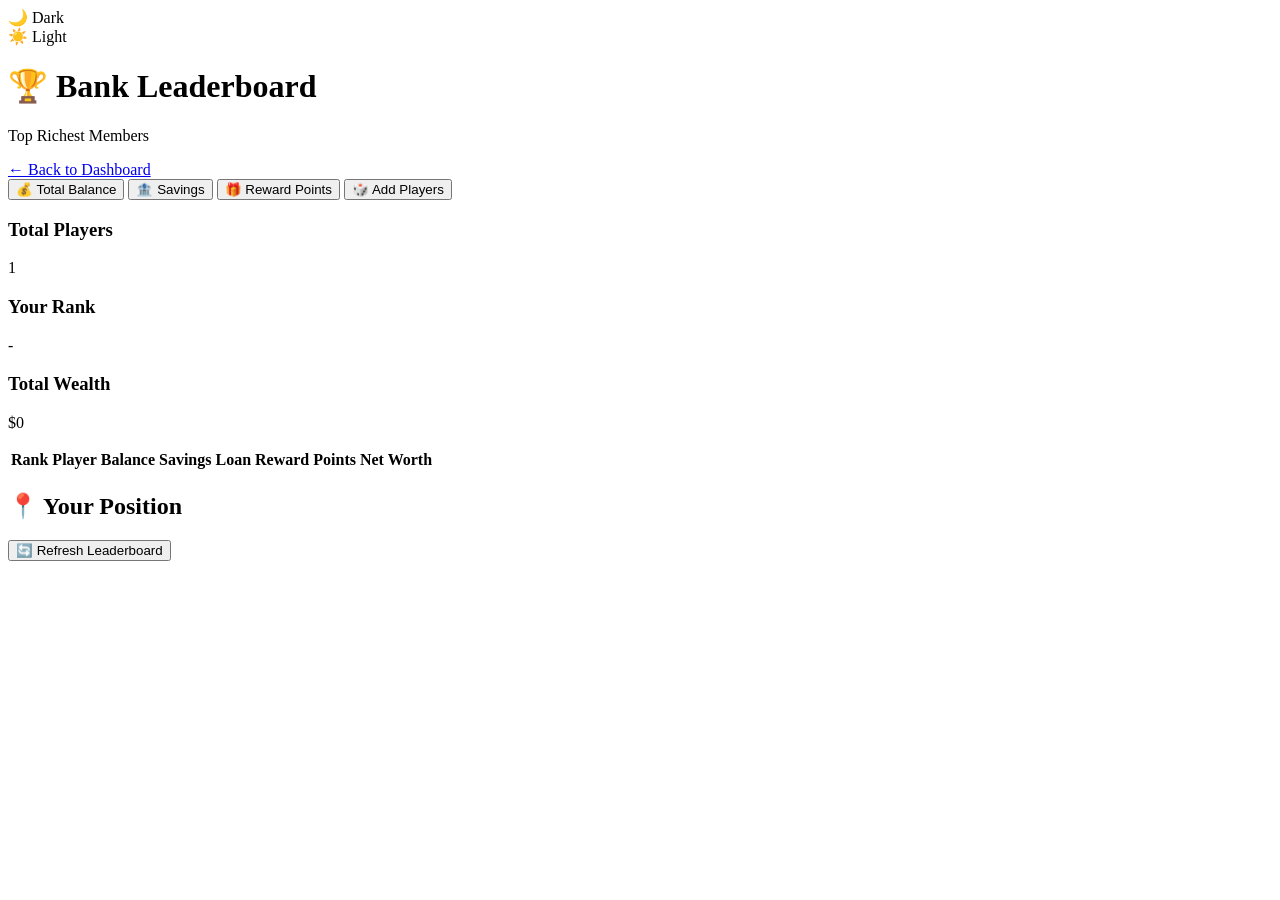
==== leaderboard.html @ 31e345cd "Create leaderboard HTML page for bank rankings" ====
<!doctype html>
<html lang="en">
  <head>
    <meta charset="UTF-8" />
    <meta name="viewport" content="width=device-width, initial-scale=1.0" />
    <title>Bank Leaderboard - Rankings</title>

    <link rel="stylesheet" href="leaderboard.css" />
  </head>
  <body>
    <div class="container">
      <!-- Theme Toggle -->
      <div class="theme-toggle-container">
        <div class="theme-toggle" onclick="toggleLeaderboardTheme()">
          <span class="theme-toggle-label">🌙 Dark</span>
          <div class="theme-toggle-switch"></div>
          <span class="theme-toggle-label">☀️ Light</span>
        </div>
      </div>

      <!-- Header -->
      <header class="leaderboard-header">
        <div class="header-content">
          <h1>🏆 Bank Leaderboard</h1>
          <p>Top Richest Members</p>
        </div>
        <a href="index.html" class="back-button">← Back to Dashboard</a>
      </header>

      <!-- Filter Section -->
      <section class="filter-section">
        <button class="filter-btn active" onclick="filterLeaderboard('balance')">
          💰 Total Balance
        </button>
        <button class="filter-btn" onclick="filterLeaderboard('savings')">
          🏦 Savings
        </button>
        <button class="filter-btn" onclick="filterLeaderboard('rewardPoints')">
          🎁 Reward Points
        </button>
        <button class="filter-btn" onclick="generateRandomPlayers()">
          🎲 Add Players
        </button>
      </section>

      <!-- Leaderboard Stats -->
      <section class="stats-section">
        <div class="stat-card">
          <h3>Total Players</h3>
          <p id="totalPlayers">1</p>
        </div>
        <div class="stat-card">
          <h3>Your Rank</h3>
          <p id="yourRank">-</p>
        </div>
        <div class="stat-card">
          <h3>Total Wealth</h3>
          <p id="totalWealth">$0</p>
        </div>
      </section>

      <!-- Leaderboard Table -->
      <section class="leaderboard-section">
        <table class="leaderboard-table">
          <thead>
            <tr>
              <th>Rank</th>
              <th>Player</th>
              <th>Balance</th>
              <th>Savings</th>
              <th>Loan</th>
              <th>Reward Points</th>
              <th>Net Worth</th>
            </tr>
          </thead>
          <tbody id="leaderboardBody">
            <!-- Leaderboard rows will be inserted here -->
          </tbody>
        </table>
      </section>

      <!-- Your Position -->
      <section class="your-position-section">
        <h2>📍 Your Position</h2>
        <div class="your-position-card" id="yourPositionCard">
          <!-- Your position will be shown here -->
        </div>
      </section>

      <!-- Refresh Button -->
      <section class="refresh-section">
        <button class="refresh-btn" onclick="refreshLeaderboard()">
          🔄 Refresh Leaderboard
        </button>
      </section>
    </div>

    <script src="leaderboard.js"></script>
  </body>
</html>
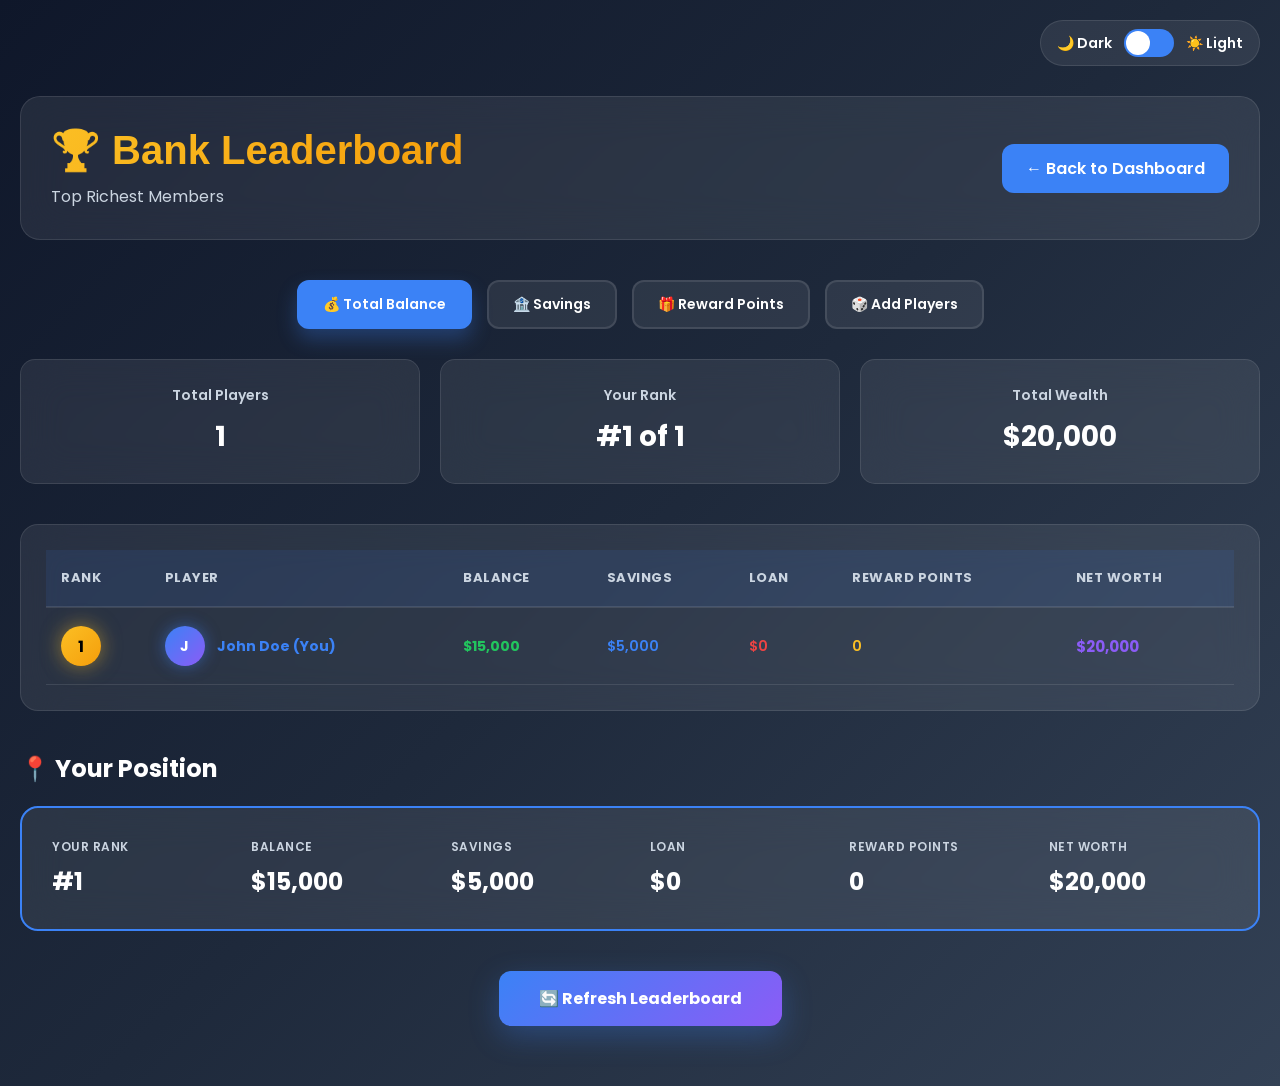
==== commit 9dd7e033: "Add leaderboard feature with HTML, CSS, and JS files" ====
--- a/leaderboard.html
+++ b/leaderboard.html
@@ -97,4 +97,4 @@
 
     <script src="leaderboard.js"></script>
   </body>
-</html>
+</html>
--- a/leaderboard.css
+++ b/leaderboard.css
@@ -0,0 +1,672 @@
+/* ===========================
+   GOOGLE FONT
+=========================== */
+
+@import url("https://fonts.googleapis.com/css2?family=Poppins:wght@300;400;500;600;700;800&display=swap");
+
+/* ===========================
+   CSS VARIABLES - THEME COLORS
+=========================== */
+
+:root {
+  --bg-primary: linear-gradient(135deg, #0f172a, #1e293b, #334155);
+  --bg-secondary: rgba(255, 255, 255, 0.08);
+  --text-primary: #fff;
+  --text-secondary: #cbd5e1;
+  --text-muted: #94a3b8;
+  --border-color: rgba(255, 255, 255, 0.1);
+  --card-hover: rgba(255, 255, 255, 0.12);
+  --shadow: 0 20px 40px rgba(0, 0, 0, 0.3);
+  --accent-gold: #fbbf24;
+  --accent-silver: #d1d5db;
+  --accent-bronze: #b45309;
+}
+
+body.light-mode {
+  --bg-primary: linear-gradient(135deg, #f8fafc, #f1f5f9, #e2e8f0);
+  --bg-secondary: rgba(15, 23, 42, 0.08);
+  --text-primary: #0f172a;
+  --text-secondary: #475569;
+  --text-muted: #64748b;
+  --border-color: rgba(15, 23, 42, 0.1);
+  --card-hover: rgba(15, 23, 42, 0.12);
+  --shadow: 0 20px 40px rgba(0, 0, 0, 0.1);
+}
+
+/* ===========================
+   RESET
+=========================== */
+
+* {
+  margin: 0;
+  padding: 0;
+  box-sizing: border-box;
+  font-family: "Poppins", sans-serif;
+}
+
+body {
+  background: var(--bg-primary);
+  min-height: 100vh;
+  color: var(--text-primary);
+  padding: 20px;
+  transition: background 0.4s ease, color 0.4s ease;
+}
+
+/* ===========================
+   CONTAINER
+=========================== */
+
+.container {
+  max-width: 1400px;
+  margin: auto;
+}
+
+/* ===========================
+   THEME TOGGLE
+=========================== */
+
+.theme-toggle-container {
+  display: flex;
+  justify-content: flex-end;
+  margin-bottom: 30px;
+}
+
+.theme-toggle {
+  display: flex;
+  align-items: center;
+  gap: 12px;
+  background: var(--bg-secondary);
+  border: 1px solid var(--border-color);
+  border-radius: 25px;
+  padding: 8px 16px;
+  cursor: pointer;
+  transition: 0.3s ease;
+}
+
+.theme-toggle:hover {
+  background: var(--card-hover);
+  transform: translateY(-2px);
+}
+
+.theme-toggle-label {
+  font-weight: 600;
+  font-size: 14px;
+  user-select: none;
+}
+
+.theme-toggle-switch {
+  width: 50px;
+  height: 28px;
+  background: #3b82f6;
+  border-radius: 14px;
+  position: relative;
+  transition: 0.3s ease;
+}
+
+.theme-toggle-switch::after {
+  content: "";
+  position: absolute;
+  width: 24px;
+  height: 24px;
+  background: #fff;
+  border-radius: 50%;
+  top: 2px;
+  left: 2px;
+  transition: 0.3s ease;
+}
+
+body.light-mode .theme-toggle-switch {
+  background: #f59e0b;
+}
+
+body.light-mode .theme-toggle-switch::after {
+  left: 24px;
+}
+
+/* ===========================
+   HEADER
+=========================== */
+
+.leaderboard-header {
+  display: flex;
+  justify-content: space-between;
+  align-items: center;
+  margin-bottom: 40px;
+  padding: 30px;
+  background: var(--bg-secondary);
+  border: 1px solid var(--border-color);
+  border-radius: 20px;
+  backdrop-filter: blur(20px);
+}
+
+.header-content h1 {
+  font-size: 40px;
+  font-weight: 800;
+  margin-bottom: 10px;
+  background: linear-gradient(135deg, #fbbf24, #f59e0b);
+  -webkit-background-clip: text;
+  -webkit-text-fill-color: transparent;
+  background-clip: text;
+}
+
+.header-content p {
+  color: var(--text-secondary);
+  font-size: 16px;
+}
+
+.back-button {
+  padding: 12px 24px;
+  background: #3b82f6;
+  color: #fff;
+  border: none;
+  border-radius: 12px;
+  cursor: pointer;
+  font-weight: 600;
+  text-decoration: none;
+  transition: 0.3s ease;
+}
+
+.back-button:hover {
+  background: #2563eb;
+  transform: translateY(-2px);
+  box-shadow: 0 10px 20px rgba(59, 130, 246, 0.3);
+}
+
+/* ===========================
+   FILTER SECTION
+=========================== */
+
+.filter-section {
+  display: flex;
+  flex-wrap: wrap;
+  gap: 15px;
+  margin-bottom: 30px;
+  justify-content: center;
+}
+
+.filter-btn {
+  padding: 12px 24px;
+  background: var(--bg-secondary);
+  border: 2px solid var(--border-color);
+  color: var(--text-primary);
+  border-radius: 12px;
+  cursor: pointer;
+  font-weight: 600;
+  font-size: 14px;
+  transition: 0.3s ease;
+}
+
+.filter-btn:hover {
+  background: var(--card-hover);
+  transform: translateY(-3px);
+}
+
+.filter-btn.active {
+  background: #3b82f6;
+  border-color: #3b82f6;
+  color: #fff;
+  box-shadow: 0 10px 20px rgba(59, 130, 246, 0.3);
+}
+
+/* ===========================
+   STATS SECTION
+=========================== */
+
+.stats-section {
+  display: grid;
+  grid-template-columns: repeat(auto-fit, minmax(200px, 1fr));
+  gap: 20px;
+  margin-bottom: 40px;
+}
+
+.stat-card {
+  background: var(--bg-secondary);
+  border: 1px solid var(--border-color);
+  border-radius: 15px;
+  padding: 25px;
+  text-align: center;
+  backdrop-filter: blur(20px);
+  transition: 0.3s ease;
+  animation: fadeInUp 0.6s ease;
+}
+
+.stat-card:hover {
+  transform: translateY(-8px);
+  background: var(--card-hover);
+  box-shadow: var(--shadow);
+}
+
+.stat-card h3 {
+  color: var(--text-secondary);
+  font-size: 14px;
+  margin-bottom: 10px;
+  font-weight: 600;
+}
+
+.stat-card p {
+  color: var(--text-primary);
+  font-size: 28px;
+  font-weight: 700;
+}
+
+/* ===========================
+   LEADERBOARD TABLE
+=========================== */
+
+.leaderboard-section {
+  margin-bottom: 40px;
+  background: var(--bg-secondary);
+  border: 1px solid var(--border-color);
+  border-radius: 18px;
+  padding: 25px;
+  backdrop-filter: blur(20px);
+  overflow-x: auto;
+}
+
+.leaderboard-table {
+  width: 100%;
+  border-collapse: collapse;
+}
+
+.leaderboard-table thead {
+  background: rgba(59, 130, 246, 0.1);
+}
+
+.leaderboard-table th {
+  padding: 18px 15px;
+  text-align: left;
+  color: var(--text-secondary);
+  font-weight: 700;
+  font-size: 13px;
+  text-transform: uppercase;
+  letter-spacing: 0.5px;
+  border-bottom: 2px solid var(--border-color);
+}
+
+.leaderboard-table tbody tr {
+  border-bottom: 1px solid var(--border-color);
+  transition: all 0.3s ease;
+  animation: fadeIn 0.6s ease;
+}
+
+.leaderboard-table tbody tr:hover {
+  background: var(--card-hover);
+  transform: scale(1.02);
+}
+
+.leaderboard-table td {
+  padding: 18px 15px;
+  color: var(--text-primary);
+  font-size: 14px;
+}
+
+/* Rank Badge */
+.rank-badge {
+  display: inline-flex;
+  align-items: center;
+  justify-content: center;
+  width: 40px;
+  height: 40px;
+  border-radius: 50%;
+  font-weight: 700;
+  font-size: 16px;
+  transition: 0.3s ease;
+}
+
+.rank-1 {
+  background: linear-gradient(135deg, #fbbf24, #f59e0b);
+  color: #000;
+  box-shadow: 0 0 20px rgba(251, 191, 36, 0.5);
+}
+
+.rank-2 {
+  background: linear-gradient(135deg, #d1d5db, #9ca3af);
+  color: #000;
+  box-shadow: 0 0 20px rgba(209, 213, 219, 0.3);
+}
+
+.rank-3 {
+  background: linear-gradient(135deg, #b45309, #92400e);
+  color: #fef3c7;
+  box-shadow: 0 0 20px rgba(180, 83, 9, 0.3);
+}
+
+.rank-badge:not(.rank-1):not(.rank-2):not(.rank-3) {
+  background: rgba(59, 130, 246, 0.2);
+  color: var(--text-primary);
+  border: 2px solid #3b82f6;
+}
+
+/* Player Name */
+.player-name {
+  display: flex;
+  align-items: center;
+  gap: 12px;
+  font-weight: 600;
+  color: var(--text-primary);
+}
+
+.player-avatar {
+  width: 40px;
+  height: 40px;
+  border-radius: 50%;
+  background: linear-gradient(135deg, #3b82f6, #8b5cf6);
+  display: flex;
+  align-items: center;
+  justify-content: center;
+  color: #fff;
+  font-weight: 700;
+}
+
+.player-name.current-user {
+  color: #3b82f6;
+  font-weight: 700;
+}
+
+.player-name.current-user .player-avatar {
+  box-shadow: 0 0 15px rgba(59, 130, 246, 0.5);
+}
+
+/* Balance Styling */
+.balance-value {
+  color: #22c55e;
+  font-weight: 700;
+}
+
+.savings-value {
+  color: #3b82f6;
+  font-weight: 600;
+}
+
+.loan-value {
+  color: #ef4444;
+  font-weight: 600;
+}
+
+.points-value {
+  color: #fbbf24;
+  font-weight: 600;
+}
+
+.networth-value {
+  color: #8b5cf6;
+  font-weight: 700;
+  font-size: 15px;
+}
+
+/* ===========================
+   YOUR POSITION SECTION
+=========================== */
+
+.your-position-section {
+  margin-bottom: 40px;
+}
+
+.your-position-section h2 {
+  margin-bottom: 20px;
+  color: var(--text-primary);
+  font-size: 24px;
+}
+
+.your-position-card {
+  background: var(--bg-secondary);
+  border: 2px solid #3b82f6;
+  border-radius: 18px;
+  padding: 30px;
+  backdrop-filter: blur(20px);
+  animation: slideInUp 0.6s ease;
+}
+
+.position-content {
+  display: grid;
+  grid-template-columns: repeat(auto-fit, minmax(150px, 1fr));
+  gap: 20px;
+}
+
+.position-item {
+  display: flex;
+  flex-direction: column;
+  gap: 8px;
+}
+
+.position-item label {
+  color: var(--text-secondary);
+  font-size: 12px;
+  font-weight: 600;
+  text-transform: uppercase;
+  letter-spacing: 0.5px;
+}
+
+.position-item value {
+  color: var(--text-primary);
+  font-size: 24px;
+  font-weight: 700;
+}
+
+/* ===========================
+   REFRESH SECTION
+=========================== */
+
+.refresh-section {
+  display: flex;
+  justify-content: center;
+  margin-bottom: 40px;
+}
+
+.refresh-btn {
+  padding: 15px 40px;
+  background: linear-gradient(135deg, #3b82f6, #8b5cf6);
+  color: #fff;
+  border: none;
+  border-radius: 12px;
+  cursor: pointer;
+  font-weight: 700;
+  font-size: 16px;
+  transition: 0.3s ease;
+  box-shadow: 0 10px 30px rgba(59, 130, 246, 0.3);
+}
+
+.refresh-btn:hover {
+  transform: translateY(-3px);
+  box-shadow: 0 15px 40px rgba(59, 130, 246, 0.5);
+}
+
+.refresh-btn:active {
+  transform: scale(0.98);
+}
+
+/* ===========================
+   ANIMATIONS
+=========================== */
+
+@keyframes fadeIn {
+  from {
+    opacity: 0;
+    transform: translateY(10px);
+  }
+  to {
+    opacity: 1;
+    transform: translateY(0);
+  }
+}
+
+@keyframes fadeInUp {
+  from {
+    opacity: 0;
+    transform: translateY(20px);
+  }
+  to {
+    opacity: 1;
+    transform: translateY(0);
+  }
+}
+
+@keyframes slideInUp {
+  from {
+    opacity: 0;
+    transform: translateY(30px);
+  }
+  to {
+    opacity: 1;
+    transform: translateY(0);
+  }
+}
+
+/* ===========================
+   RESPONSIVE DESIGN
+=========================== */
+
+@media (max-width: 1024px) {
+  .leaderboard-header {
+    flex-direction: column;
+    gap: 20px;
+    text-align: center;
+  }
+
+  .header-content h1 {
+    font-size: 32px;
+  }
+
+  .leaderboard-table th,
+  .leaderboard-table td {
+    padding: 12px 10px;
+    font-size: 12px;
+  }
+
+  .rank-badge {
+    width: 35px;
+    height: 35px;
+    font-size: 14px;
+  }
+}
+
+@media (max-width: 768px) {
+  body {
+    padding: 15px;
+  }
+
+  .leaderboard-header {
+    padding: 20px;
+  }
+
+  .header-content h1 {
+    font-size: 28px;
+  }
+
+  .filter-section {
+    gap: 10px;
+  }
+
+  .filter-btn {
+    padding: 10px 16px;
+    font-size: 12px;
+  }
+
+  .stats-section {
+    grid-template-columns: 1fr;
+    gap: 15px;
+  }
+
+  .stat-card {
+    padding: 20px;
+  }
+
+  .leaderboard-section {
+    padding: 15px;
+  }
+
+  .leaderboard-table {
+    font-size: 12px;
+  }
+
+  .leaderboard-table th,
+  .leaderboard-table td {
+    padding: 10px 8px;
+  }
+
+  .player-name {
+    gap: 8px;
+  }
+
+  .player-avatar {
+    width: 32px;
+    height: 32px;
+    font-size: 14px;
+  }
+
+  .rank-badge {
+    width: 32px;
+    height: 32px;
+    font-size: 12px;
+  }
+
+  .your-position-card {
+    padding: 20px;
+  }
+
+  .position-content {
+    grid-template-columns: 1fr;
+    gap: 15px;
+  }
+
+  .refresh-btn {
+    padding: 12px 30px;
+    font-size: 14px;
+  }
+}
+
+@media (max-width: 480px) {
+  .header-content h1 {
+    font-size: 24px;
+  }
+
+  .header-content p {
+    font-size: 14px;
+  }
+
+  .back-button {
+    padding: 10px 16px;
+    font-size: 12px;
+  }
+
+  .filter-section {
+    flex-direction: column;
+  }
+
+  .filter-btn {
+    width: 100%;
+  }
+
+  .stat-card p {
+    font-size: 20px;
+  }
+
+  .leaderboard-table {
+    font-size: 10px;
+  }
+
+  .leaderboard-table th,
+  .leaderboard-table td {
+    padding: 8px 4px;
+  }
+
+  .player-name {
+    flex-direction: column;
+    align-items: flex-start;
+  }
+
+  .rank-badge {
+    width: 28px;
+    height: 28px;
+    font-size: 10px;
+  }
+
+  .player-avatar {
+    width: 28px;
+    height: 28px;
+  }
+
+  .refresh-btn {
+    width: 100%;
+  }
+}
